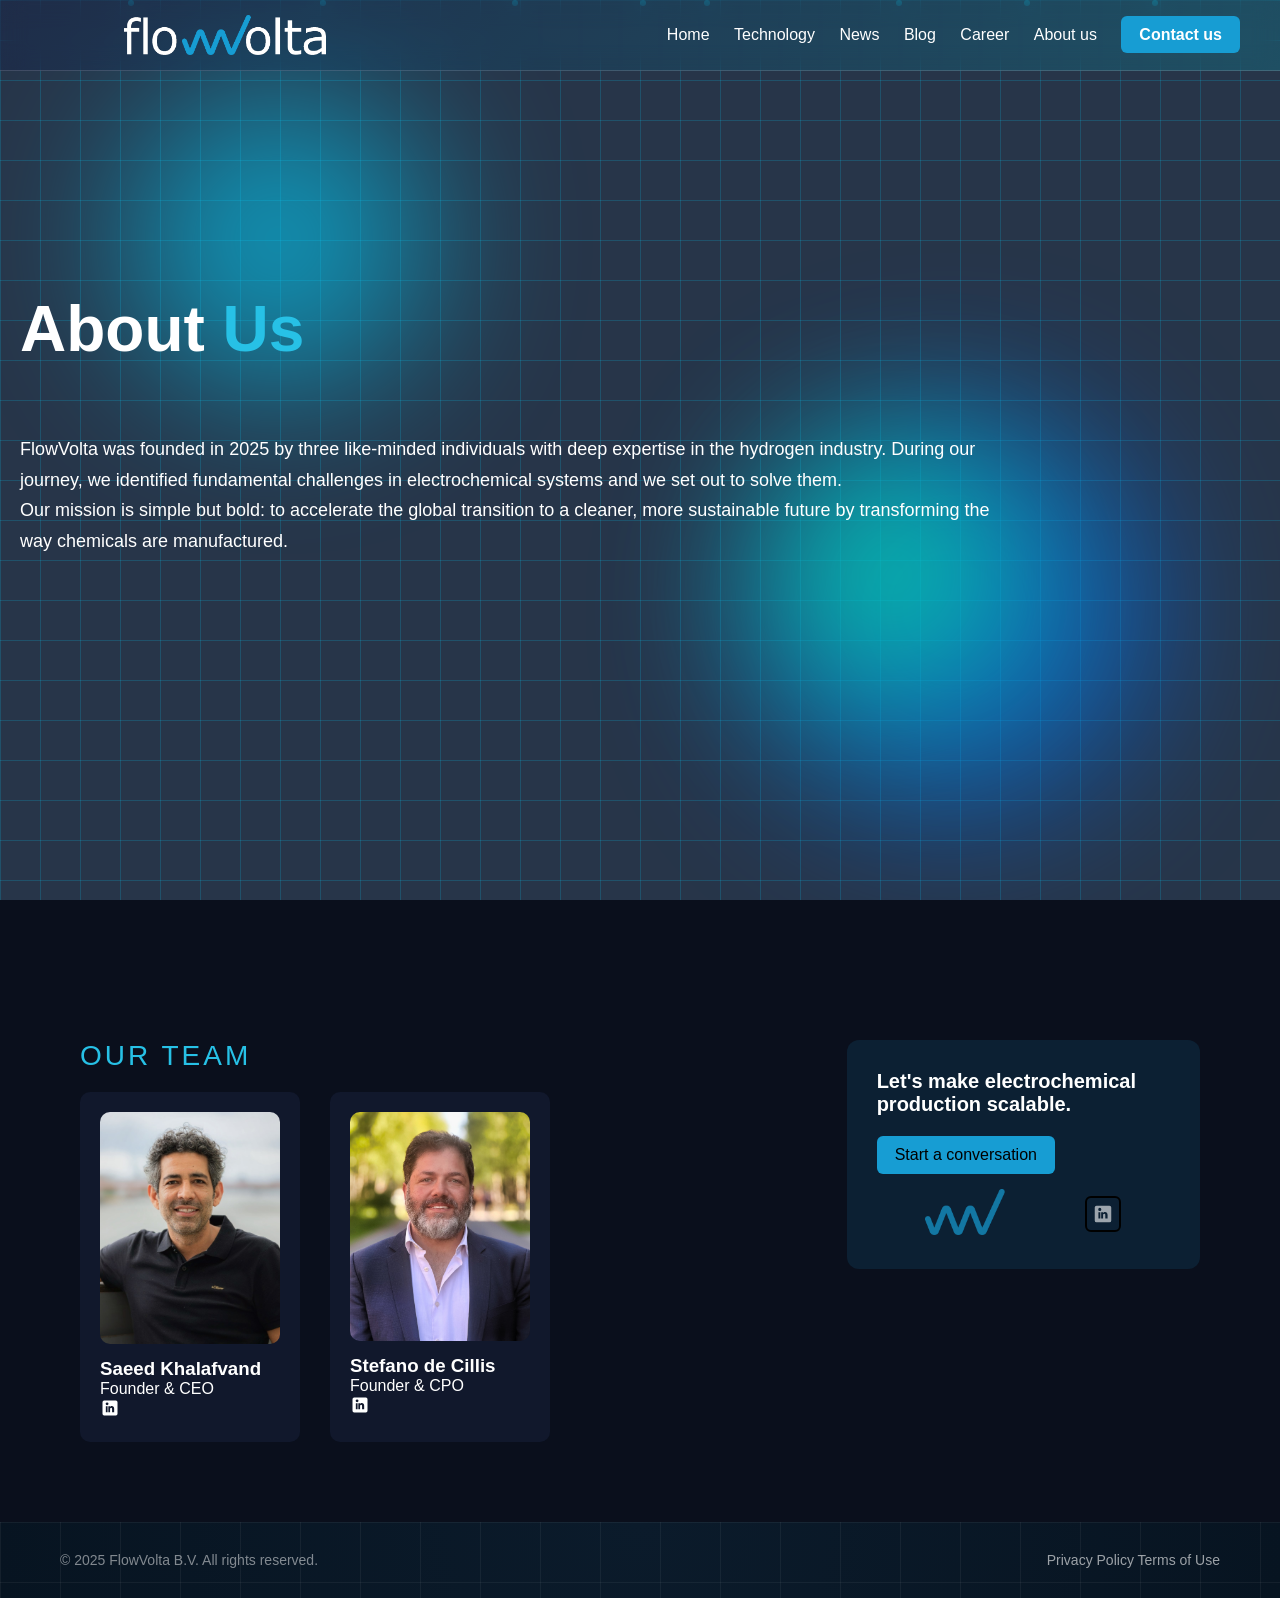
==== about.html @ 99a36519 "First commit" ====
<!DOCTYPE html>
<html lang="en">
<head>
<meta charset="UTF-8">
<link rel="stylesheet" href="styles.css">
<meta name="viewport" content="width=device-width, initial-scale=1.0">
<title>FlowVolta | About</title>
<link rel="icon" type="image/webp" href="assets/flwv.webp">
</head>

<body>
<header>
    <a href="index.html" class="logo">
        <img src="assets/flowvolta_logo.webp" alt="flowvolta Logo">
        <h1></h1>
    </a>

    <nav>
		<a href="index.html">Home</a>
        <a href="technology.html">Technology</a>
		<a href="news.html">News</a>
		<a href="blog.html">Blog</a>
		<a href="career.html">Career</a>
        <a href="about.html">About us</a>
        <a href="contact.html" class="contact-btn">Contact us</a>
    </nav>
</header>

<div class="background">
    <div class="blob blob1"></div>
    <div class="blob blob2"></div>
    <div class="blob blob3"></div>

    <div class="particles">
        <span></span><span></span><span></span><span></span>
        <span></span><span></span><span></span><span></span>
    </div>
</div>


<section class="hero">
	
	<div class="hero-container">
	  <div class="hero-text">
		<h1>About <span>Us</span></h1>
	  </div>
	  <div class="hero-right">
		  <div class="content">
			<p>
			  FlowVolta was founded in 2025 by three like-minded individuals with deep expertise in the hydrogen industry.
			  During our journey, we identified fundamental challenges in electrochemical systems and we set out to solve them.
			</p>

			<p>
			  Our mission is simple but bold: to accelerate the global transition to a cleaner, more sustainable future
			  by transforming the way chemicals are manufactured.
			</p>
		  </div>
	  </div>
	  
	</div>
</section>



<section class="ourteam">
	<div class="team-layout">
		
		<!-- LEFT SIDE -->
		<div class="team-left">
			<div class="subtitle">OUR TEAM</div>

			<div class="team">

				<div class="team-card">
					<img src="assets/saeed.jpg">
					<h3>Saeed Khalafvand</h3>
					<p>Founder & CEO</p>				
					
					<a href="https://www.linkedin.com/in/saeid-khalafvand/" target="_blank" class="icon-link" title="LinkedIn">
						<svg viewBox="0 0 24 24" width="20" height="20">
							<path fill="currentColor" d="M19 3A2 2 0 0 1 21 5V19a2 2 0 0 1-2 
							2H5a2 2 0 0 1-2-2V5a2 2 0 0 
							1 2-2h14zm-9 14v-7H7v7h3zm-1.5-8.3a1.7 
							1.7 0 1 0 0-3.4 1.7 1.7 0 0 
							0 0 3.4zM17 17v-4c0-2.2-1.2-3.3-2.8-3.3-1.3 
							0-1.8.7-2.1 1.2V10h-3v7h3v-3.5c0-.9.2-1.8 
							1.3-1.8 1.1 0 1.1 1 1.1 1.9V17h2.5z"/>
						</svg>
					</a>

				</div>

				<div class="team-card">
					<img src="assets/stefano.jpg">
					<h3>Stefano de Cillis</h3>
					<p>Founder & CPO</p>

					
					<a href="https://www.linkedin.com/in/stefano-de-cillis-2a3682145/" target="_blank" class="icon-link" title="LinkedIn">
						<svg viewBox="0 0 24 24" width="20" height="20">
							<path fill="currentColor" d="M19 3A2 2 0 0 1 21 5V19a2 2 0 0 1-2 
							2H5a2 2 0 0 1-2-2V5a2 2 0 0 
							1 2-2h14zm-9 14v-7H7v7h3zm-1.5-8.3a1.7 
							1.7 0 1 0 0-3.4 1.7 1.7 0 0 
							0 0 3.4zM17 17v-4c0-2.2-1.2-3.3-2.8-3.3-1.3 
							0-1.8.7-2.1 1.2V10h-3v7h3v-3.5c0-.9.2-1.8 
							1.3-1.8 1.1 0 1.1 1 1.1 1.9V17h2.5z"/>
						</svg>
					</a>
				</div>

			</div>
		</div>
		<div class="team-cta">
			<h3>Let's make electrochemical production scalable.</h3>

			<a class="btn btn-primary" href="contact.html">
				Start a conversation
			</a>

			
			
			<div class="footer-container">

				<!-- LEFT: logo (image or SVG) -->
				
				<div class="footer-left">
					<div >
					  <img src="assets/flwv.webp" alt="FlowVolta logo">
					</div>
				</div>

				<!-- RIGHT: text + icon -->
				<div class="footer-right">

				  <a href="https://www.linkedin.com/company/flowvolta" target="_blank" class="linkedin">
					<svg viewBox="0 0 24 24" width="22" height="22">
					  <path fill="currentColor"
						d="M19 3A2 2 0 0 1 21 5V19a2 2 0 0 1-2 
						2H5a2 2 0 0 1-2-2V5a2 2 0 0 
						1 2-2h14zm-9 14v-7H7v7h3zm-1.5-8.3a1.7 
						1.7 0 1 0 0-3.4 1.7 1.7 0 0 
						0 0 3.4zM17 17v-4c0-2.2-1.2-3.3-2.8-3.3-1.3 
						0-1.8.7-2.1 1.2V10h-3v7h3v-3.5c0-.9.2-1.8 
						1.3-1.8 1.1 0 1.1 1 1.1 1.9V17h2.5z"/>
					</svg>
				  </a>
				</div>
				

			</div>
			
			
		</div>	
		

	</div>
	
	

	
</section>





<footer class="footer">
  <div class="footer-content">
    <div class="footer-left">
      © 2025 FlowVolta B.V. All rights reserved.
    </div>
   
	<div class="footer-right">
	  <a href="index.html">Privacy Policy</a>
	  <a href="index.html">Terms of Use</a>
	</div>
  </div>
  
  
  

</footer>
</body>
</html>
---- styles.css ----
/* ===== GLOBAL ===== */
* {
    margin: 0;
    padding: 0;
    box-sizing: border-box;
    font-family: "Segoe UI", sans-serif;
}

body {
    background: #1e293b;
    color: #ffffff;
    overflow-x: hidden;
}

/* ===== HEADER ===== */
header {
  position: fixed;
  top: 0;
  left: 0;
  width: 100%;
  z-index: 1000;

  display: flex;
  justify-content: space-between;
  align-items: center;

  padding: 15px 40px;

  /* ✅ gradient instead of flat color */
  background: linear-gradient(
    135deg,
    
rgba(20, 30, 70, 0.4),
    rgba(20, 120, 140, 0.4)
	
  );

  backdrop-filter: blur(12px);

  /* subtle separation */
  border-bottom: 1px solid rgba(255, 255, 255, 0.15);

  box-sizing: border-box;
}

header h1 {
    color: #00d4ff;
}

nav a {
    color: white;
    margin-left: 20px;
    text-decoration: none;
}

nav a:hover {
    color: #00d4ff;
}

/* ===== BACKGROUND GRID ===== */
.background {
    position: fixed;
    width: 100%;
    height: 100%;
    z-index: -1;
    overflow: hidden;
    background-color: #273549;

    background-image:        
		linear-gradient(rgba(0,212,255,0.18) 1px, transparent 1px),
        linear-gradient(90deg, rgba(0,212,255,0.18) 1px, transparent 1px);


    background-size: 40px 40px;
    animation: gridMove 20s linear infinite;
}

@keyframes gridMove {
    0% { background-position: 0 0, 0 0; }
    100% { background-position: 40px 40px, 40px 40px; }
}

/* ===== BLOBS ===== */
.blob {
    position: absolute;
    border-radius: 50%;
    filter: blur(80px);
    opacity: 0.6;
    animation: floatBlob 20s infinite ease-in-out;
}

.blob1 {
    width: 300px;
    height: 300px;
    background: #00d4ff;
    top: 10%;
    left: 10%;
}

.blob2 {
    width: 400px;
    height: 400px;
    background: #0077ff;
    bottom: 10%;
    right: 10%;
    animation-delay: 5s;
}

.blob3 {
    width: 250px;
    height: 250px;
    background: #00ffa6;
    top: 50%;
    left: 60%;
    animation-delay: 10s;
}

@keyframes floatBlob {
    0% { transform: translate(0,0) scale(1); }
    50% { transform: translate(60px,-80px) scale(1.1); }
    100% { transform: translate(0,0) scale(1); }
}

/* ===== PARTICLES ===== */
.particles span {
    position: absolute;
    width: 6px;
    height: 6px;
    background: #00d4ff;
    border-radius: 50%;
    animation: floatParticles 12s linear infinite;
    opacity: 0.6;
}

.particles span:nth-child(1){ left:10%; animation-delay:0s;}
.particles span:nth-child(2){ left:25%; animation-delay:2s;}
.particles span:nth-child(3){ left:40%; animation-delay:4s;}
.particles span:nth-child(4){ left:55%; animation-delay:1s;}
.particles span:nth-child(5){ left:70%; animation-delay:3s;}
.particles span:nth-child(6){ left:80%; animation-delay:5s;}
.particles span:nth-child(7){ left:90%; animation-delay:6s;}
.particles span:nth-child(8){ left:50%; animation-delay:7s;}

@keyframes floatParticles {
    0% { top: 100%; transform: scale(0.5);}
    50% { transform: scale(1);}
    100% { top: -10%; transform: scale(0.3);}
}

/* ===== HERO ===== */
.hero{
height:100vh;
display:flex;
align-items:center;
justify-content:flex-start;
gap:60px;
padding:0 60px;
}

.hero-text {
    max-width: 70%;	
}

.hero-text h2 {
    font-size: 48px;
}

.hero-text span {
    color: #00d4ff;
}

.hero img{
	width:100%;
	max-width:600px;
	border-radius:15px;
	box-shadow:0 0 40px rgba(0,212,255,0.3);
}

/* ===== SECTIONS ===== */
section {
    padding: 140px 60px 80px;
}

/* ===== FEATURES ===== */
.features {
    display: grid;
    grid-template-columns: repeat(3,1fr);
    gap: 30px;
}






/* ===== FOOTER ===== */
footer {
    text-align: center;
    padding: 30px;
    background: #050910;
}

/* ===== MOBILE ===== */
@media(max-width:900px){
    .hero { flex-direction: column; text-align: center; }
    .hero-text { max-width: 100%; }
    .features { grid-template-columns: 1fr; }
    .about-content { flex-direction: column; }
}


.logo img {
    width: 370px;
    height: 40px;
    object-fit: contain;
}

.logo h1 {
    font-size: 24px;
    white-space: nowrap;
}
.logo {
    display: flex;
    align-items: center;
    gap: 12px;
    text-decoration: none; /* removes underline */
    color: inherit; /* keeps text white */
}
@media (max-width: 768px){
.hero{
flex-direction:column;
text-align:center;
}

.hero-title h2{
font-size:36px;
}
}
.hero-text.text p{
font-size:20px;
}



body {
    margin: 0;
    font-family: Arial, Helvetica, sans-serif;
    background: radial-gradient(circle at top, #0b1f3a, #050c18);
    color: white;
}

/* TOP TEXT */
.subtitle {
    color: #27c1e6;
    letter-spacing: 3px;
    font-size: 30px;
    margin-bottom: 20px;
	font-weight: 400;
}
.subtitle2 {
    color: #27c1e6;
    letter-spacing: 3px;
    font-size: 18px;
    margin-bottom: 20px;
	font-weight: 400;
}
.title {
    font-size: 30px;
    font-weight: 700;
    max-width: 800px;
    margin-bottom: 60px;
	 white-space: nowrap;
}

/* CONTAINER */
.wrapper {
    padding: 60px 80px;
}

/* CARDS LAYOUT */

.container {
  display: grid;
  grid-template-columns: repeat(4, 1fr); /* exactly 4 cards in one row */
  gap: 20px;
}



/* CARD */
.card {
    flex: 1;
    min-width: 280px;
    background: rgba(0, 20, 40, 0.6);
    border: 1px solid rgba(39, 193, 230, 0.3);
    padding: 30px;
    border-radius: 15px;
    transition: 0.3s ease;
}

/* HOVER EFFECT */
.card:hover {
    transform: translateY(-8px);
    border-color: #27c1e6;
    box-shadow: 0 10px 30px rgba(39,193,230,0.3);
}

/* ICON CIRCLE */
.icon {
    width: 50px;
    height: 50px;
    border: 2px solid #27c1e6;
    border-radius: 50%;
    display: flex;
    align-items: center;
    justify-content: center;
	
}

/* TEXT STYLES */

.card h3 {
    font-size: 22px;
    margin-bottom: 12px;
    min-height: 50px;   /* ✅ ADD — THIS aligns titles */
}



.card p {
    font-size: 16px;
    line-height: 1.6;
    color: #cbd5e1;
    margin-bottom: 16px;
    flex-grow: 1;  /* ✅ makes cards equal height */
}


.card ul {
    padding-left: 18px;        /* ✅ better alignment */
    margin-top: 10px;
}

.card li {
    font-size: 15px;
    line-height: 1.6;          /* ✅ consistent spacing */
    margin-bottom: 10px;       /* ✅ breathing space */
}



/* RESPONSIVE */
@media(max-width: 900px) {
    .container {
        flex-direction: column;
    }
}
.scroll-down {
    position: absolute;
    bottom: 30px;
    left: 50%;
    transform: translateX(-50%);

    font-size: 28px;
    color: #00d4ff;
    text-decoration: none;

    animation: bounce 2s infinite;
}

/* animation */
@keyframes bounce {
    0%, 100% { transform: translate(-50%, 0); }
    50% { transform: translate(-50%, 10px); }
}
html {
    scroll-behavior: smooth;
}

/* wrapper handles position + animation */
.scroll-wrap {
    position: absolute;
    bottom: 40px;
    left: 50%;
    transform: translateX(-50%);
    animation: floatY 2s ease-in-out infinite;
    text-decoration: none;
}

/* circle */
.scroll-button {
    width: 40px;
    height: 40px;

    border: 2px solid rgba(255, 255, 255, 0.2);
    border-radius: 50%;

    display: flex;
    align-items: center;
    justify-content: center;
}

/* arrow perfectly centered */
.scroll-button span {
    font-size: 20px;
    color: gray;
    line-height: 1;

    display: inline-block;
    transform: translateY(-1px); /* tweak: try -2px if needed */
}

@keyframes floatY {
    0%, 100% {
        transform: translateY(0);
    }
    50% {
        transform: translateY(10px);
    }
}
.hero {
  max-width: 1300px;
  margin: 0 auto;
  padding: 0 20px;
  color: white;
}

/* Small subtitle */
.hero-text.small {
  color: #27c1e6;
  font-size: 14px;
  letter-spacing: 1.5px;
  font-weight: 600;
  margin-bottom: 15px;
}

/* Main title */
.hero-text h1 {
  font-size: 64px;
  line-height: 1.1;
  font-weight: 700;
  margin: 0 0 20px 0;
}

/* Blue highlight word */
.hero-text span {
  color: #27c1e6;
}

/* Paragraph */
.hero-text.text p {
  font-size: 18px;
  color: #b0c7d6;
  max-width: 520px;
  line-height: 1.6;
}


/* Icons */
.icon {
  width: 50px;
  height: 50px;
  border-radius: 50%;
  display: flex;
  align-items: center;
  justify-content: center;
  font-weight: bold;
  position: relative;
}

/* Glow styles */
.icon.blue {
  color: #27c1e6;
  box-shadow: 0 0 20px #27c1e6;
  border: 1px solid #27c1e6;
}

.icon.green {
  color: #4dff88;
  box-shadow: 0 0 20px #4dff88;
  border: 1px solid #4dff88;
}

.icon.yellow {
  color: #ffd84d;
  box-shadow: 0 0 20px #ffd84d;
  border: 1px solid #ffd84d;
}

/* Labels */
.label {
  color: #c7d6e0;
  font-size: 14px;
  letter-spacing: 1px;
}

/* IO blocks */
.io-block {
  position: absolute;
  display: flex;
  align-items: center;
  gap: 12px;
}

/* Left */
.io-block.left {
  left: 40px;
}

.io-block.left.top {
  top: 60px;
}

.io-block.left.bottom {
  bottom: 80px;
}

/* Right */
.io-block.right {
  right: 40px;
  justify-content: flex-end;
}

.io-block.right.top {
  top: 60px;
}

.io-block.right.bottom {
  bottom: 80px;
}

/* Lines (dotted flow) */
.line {
  position: absolute;
  width: 200px;
  height: 1px;
  border-top: 2px dotted;
  opacity: 0.6;
}

/* Position lines */
.line.left.top {
  left: 120px;
  top: 90px;
  border-color: #27c1e6;
  transform: rotate(20deg);
}

.line.left.bottom {
  left: 120px;
  bottom: 110px;
  border-color: #27c1e6;
  transform: rotate(-20deg);
}

.line.right.top {
  right: 120px;
  top: 90px;
  border-color: #4dff88;
  transform: rotate(-20deg);
}

.line.right.bottom {
  right: 120px;
  bottom: 110px;
  border-color: #ffd84d;
  transform: rotate(20deg);
}

/* Optional animation (flow effect) */
.line {
  animation: flow 2s linear infinite;
}

@keyframes flow {
  from { background-position: 0; }
  to { background-position: 40px; }
}

/* ✅ Bigger cube */
.cube-wrapper img {
  width: 520px;      /* increase size */
  max-width: 100%;
  display: block;
}

/* IO labels base */
.io {
  position: absolute;
  font-size: 14px;
  color: #9bb2c2;
  display: flex;
  align-items: center;
  gap: 8px;
}

/* LEFT side */
.io.left {
  left: 0;
  transform: translateX(-20%);
}

.io.left.top {
  top: 35%;
}

.io.left.bottom {
  top: 60%;
}

/* RIGHT side */
.io.right {
  right: 0;
  transform: translateX(20%);
}

.io.right.top {
  top: 35%;
}

.io.right.bottom {
  top: 60%;
}

/* Highlight H2 */
.io.right.top span {
  color: #ffd84d;
  font-weight: bold;
  margin-right: 6px;
}

/* Optional: small connecting lines (visual hint) */
.io::before {
  content: "";
  width: 50px;
  height: 1px;
  background: #27c1e6;
  position: absolute;
  top: 50%;
}

/* Line directions */
.io.left::before {
  right: -55px;
}

.io.right::before {
  left: -55px;
}
.cube-section {
    display: flex;
    align-items: center;
    justify-content: space-between;

    padding: 100px 80px;
    gap: 60px;

    transition: transform 0.2s linear; 
}


.scroll-container {
    margin-top: 40px;
    text-align: center; /* center button */
    width: 100%;
}

/* LEFT (IMAGE) */
.cube-left {
    flex: 1;
    display: flex;
    justify-content: center;
}

.cube-left img {
    width: 450px;
	max-width: 100%;
    transition: transform 0.2s linear;
}

/* RIGHT (TEXT) */
.cube-right {
    flex: 1.2;             /* ✅ slightly larger than image */
    max-width: 650px;      /* ✅ wider text block */
}


.cube-right h2 {
    font-size: 32px;
    margin-bottom: 15px;
}

.cube-right p {
    font-size: 16px;
    line-height: 1.6;
    color: #cbd5e1;
    margin-bottom: 20px;
}

.cube-right ul {
    padding-left: 18px;
}

.cube-right li {
    margin-bottom: 10px;
    font-size: 15px;
}
@media (max-width: 900px) {
    .cube-section {
		display: flex;
		align-items: center;
		justify-content: space-between;

		padding: 120px 120px;   /* ✅ more horizontal space */
		gap: 80px;              /* ✅ better separation */

		max-width: 1400px;      /* ✅ control overall width */
		margin: 0 auto;         /* ✅ center section */

		transition: transform 0.2s linear;
}
}


#next-section {
  scroll-margin-top: 130px;
}

/*===========================*/
.partners {
  padding: 30px 80px;
  
}

.partners h2 {
  font-size: 64px;
  margin-bottom: 40px;
  font-weight: 300;
}

/* Slider container */
.partners-slider {
  overflow: hidden;
  position: relative;
}

/* Moving track */
.partners-track {
  display: flex;
  gap: 30px;
  width: max-content;
  animation: scrollPartners 20s linear infinite;
}

/* Cards */
.partner-card {
  max-width: 220px;
  height: 80px;
  background: #ffffff; /* keep white */
  border: 1px solid rgba(0, 0, 0, 0.08); /* subtle border */
  border-radius: 16px;

  display: flex;
  align-items: center;
  justify-content: center;

  box-shadow: 0 6px 20px rgba(0,0,0,0.05); /* soft shadow */
  transition: transform 0.3s ease;
}


.partner-card:hover img {
  filter: grayscale(0%);
  opacity: 1;
  transform: scale(1.05);
  transform:translateY(-10px);
}
/* Logos */
.partner-card img {
  max-height: 70px;
  max-width: 80%;
  filter: grayscale(100%);  /* clean look */
  opacity: 0.7;
  transition: all 0.3s ease;
}



/* Animation */
@keyframes scrollPartners {
  0% {
    transform: translateX(0);
  }
  100% {
    transform: translateX(-50%);
  }
}


/*News----------------------*/
*{margin:0;padding:0;box-sizing:border-box;font-family:"Segoe UI",sans-serif;}
body{background:#0a0f1c;color:#fff;}


nav a{color:#fff;margin-left:20px;text-decoration:none;}
nav a:hover{color:#00d4ff;}

section{
padding:140px 60px;
}

/* Make sections stand out */
.section {
    position: relative;
    z-index: 10; /* Ensures it stays above background */

    max-width: 900px;
    margin: 60px auto;
    padding: 140px 60px;

    background: rgba(255, 255, 255, 0.08); /* semi-transparent */
    backdrop-filter: blur(12px); /* glass effect */
    -webkit-backdrop-filter: blur(12px);

    border-radius: 16px;
    border: 1px solid rgba(255, 255, 255, 0.15);

    box-shadow: 0 10px 40px rgba(0, 0, 0, 0.25);

    color: white; /* ensure readability */
}

/* Headings */
.section h2 {
    font-size: 28px;
    margin-bottom: 15px;
    font-weight: 600;
}

/* Text */
.section p {
    line-height: 1.6;
    opacity: 0.9;
}

/* Make sections cleaner (less “big block” feeling) */
.section {
	max-width: 1100px;
	margin: 100px auto;
	padding: 40px 20px;
	background: none; /* ❌ remove heavy glass block */
	border: none;
	box-shadow: none;
}

/* Layout like team cards */
.section .news-item {
	background: #11182c;
	border-radius: 12px;
	padding: 20px;
	margin: 15px;
	width: 260px;
	display: inline-block;
	vertical-align: top;

	transition: 0.3s;
	border: 1px solid transparent;
	cursor: pointer;
}

/* Hover effect (same as team) */
.section .news-item:hover {
	transform: translateY(-10px);
	border: 1px solid #00d4ff;
	box-shadow: 0 10px 30px rgba(0, 212, 255, 0.2);
}

/* Text styling */
.news-item h3 {
	font-size: 18px;
	margin-bottom: 10px;
}

.news-item p {
	font-size: 14px;
	color: #aaa;
}

/* Highlight title */
.news-item:hover h3 {
	color: #00d4ff;
}

/* Closed jobs styling */
.job-item.closed {
    opacity: 0.6;
}


.ourteam {
    padding: 140px 80px 80px;
}

/* ✅ 2-column layout */
.team-layout {
    display: grid;
    grid-template-columns: 2fr 1fr; /* team bigger, CTA smaller */
    gap: 60px;
    align-items: start;

}

/* LEFT SIDE */
.team-left .subtitle {
    font-size: 28px;
    margin-bottom: 20px;
}

/* team cards */
.team {
    display: flex;
    gap: 30px;
    
}

.team-card {
    background: #11182c;
    padding: 20px;
    border-radius: 10px;
    width: 220px;
	transition: all 0.3s ease;
}

.team-card:hover {
    transform: translateY(-8px); /* lift up */
    box-shadow: 0 10px 25px rgba(0, 0, 0, 0.4);
}

.team-card img {
    width: 100%;
    border-radius: 10px;
    margin-bottom: 10px;
}

/* RIGHT CTA */
.team-cta {
    background: #0C2033;
    padding: 30px;
    border-radius: 12px;
    height: fit-content;
}

.team-cta h3 {
    margin-bottom: 20px;
    font-size: 20px;
}

.team-cta .btn {
    display: inline-block;
    background: #179DD3;
    color: #000;
    padding: 10px 18px;
    border-radius: 6px;
    text-decoration: none;
    margin-bottom: 15px;
}

.team-cta .lk {
    display: block;
    color: #ccc;
    text-decoration: none;
}

.team-cta .lk:hover {
    color: #00d4ff;
}
.email-link {
    color: white;
    display: inline-flex;
    align-items: center;
    margin-top: 10px;
}

.email-link:hover {
    color: #00d4ff;
}

.team-links {
    display: flex;
    gap: 12px;
    margin-top: 12px;
}

/* icons */
.icon-link {
    color: white;                 /* ✅ white icons */
    display: inline-flex;
    align-items: center;
    justify-content: center;
    transition: 0.3s;
}

/* hover effect */
.icon-link:hover {
    color: #00d4ff;               /* blue on hover */
    transform: scale(1.15);
}

/*contact*/
*{
margin:0;
padding:0;
box-sizing:border-box;
font-family:"Segoe UI",sans-serif;
}

body{
background:#0a0f1c;
color:#fff;
}

section{
padding:140px 60px;
}

form{
max-width:600px;
margin-top:30px;
display:flex;
flex-direction:column;
gap:15px;
}

input, textarea{
padding:12px;
border-radius:8px;
border:none;
outline:none;
background:#11182c;
color:#fff;
}

textarea{
min-height:150px;
resize:none;
}

button{
padding:12px;
border:none;
border-radius:8px;
background:#00d4ff;
color:#000;
font-weight:bold;
cursor:pointer;
transition:0.2s;
}

button:hover{
opacity:0.8;
}
.contact-btn {
	background-color: #179DD3;
	color: white;
	padding: 10px 18px;
	border-radius: 6px;
	text-decoration: none;
	font-weight: 600;
	transition: background-color 0.3s ease, transform 0.2s ease;
}

.contact-btn:hover {
	background-color: #0056b3;
	transform: translateY(-2px);
}


/*rights*/
.footer {
  position: relative;
  background: radial-gradient(circle at top, #0b1b2b, #071421);
  color: rgba(255, 255, 255, 0.7);
  padding: 30px 60px;
  font-size: 14px;
  overflow: hidden;
}

/* grid overlay */
.footer::before {
  content: "";
  position: absolute;
  inset: 0;
  background-image: 
    linear-gradient(rgba(255,255,255,0.05) 1px, transparent 1px),
    linear-gradient(to right, rgba(255,255,255,0.05) 1px, transparent 1px);
  background-size: 60px 60px;
  pointer-events: none;
}

.footer-content {
  position: relative; /* ensures content stays above grid */
  display: flex;
  justify-content: space-between;
  align-items: center;
  flex-wrap: wrap;
}

/* left text */
.footer-left {
  opacity: 0.7;
}

/* right links */

.footer-right a {
  color: rgba(255, 255, 255, 0.6);
  text-decoration: none;
  cursor: pointer;
}

.footer-right a:hover {
  color: rgba(255, 255, 255, 0.85); /* slight highlight */
}



/*************************/
.electrolysis-section {
  font-family: Inter, sans-serif;
  width: 80%;
}

/* better scaling */
.electrolysis-section svg {
  width: 160%;
  min-height: 750px;
}


/* colors */
.input { color: #2DD4FF; }
.output1 { color: #34D399; }
.output2 { color: #D4AF37; }

/* text */
.electrolysis-section text {
  fill: #ffffff;
  font-size: 11px;
  letter-spacing: 0.5px;
}

/* ---------- NODE DESIGN ---------- */

.node-ring {
  fill: none;
  stroke: currentColor;
  stroke-width: 1.2;
  opacity: 0.25;
}

.node-core {
  fill: rgba(0, 0, 0, 0.45);
  stroke: currentColor;
  stroke-width: 1.4;
}

.node-glow {
  fill: currentColor;
  opacity: 0.08;
  filter: blur(6px);
}

/* ---------- FLOW LINES ---------- */

.flow-line {
  stroke: currentColor;
  stroke-width: 1.4;
  stroke-linecap: round;
  opacity: 0.5;
}

/* ---------- FLOW PARTICLES ---------- */

.flow-particle {
  opacity: 0.9;
  filter: drop-shadow(0 0 4px currentColor);
  offset-distance: 0%;
  animation: flow 2.5s linear infinite;
}

.flow-particle.d {
  animation-delay: 0.8s;
}

@keyframes flow {
  to { offset-distance: 100%; }
}

/* ---------- PULSE ---------- */

.pulse-ring {
  transform-origin: center;
  stroke: currentColor;
  fill: none;
  stroke-width: 1.2;
  opacity: 0.4;
  animation: pulse 2.2s cubic-bezier(.2,.6,.3,1) infinite;
}

.pulse-ring.d {
  animation-delay: 1s;
}

@keyframes pulse {
  0% {
    r: 20;
    opacity: 0.5;
  }
  60% {
    r: 34;
    opacity: 0;
  }
  100% {
    r: 20;
    opacity: 0;
  }
}

/*************************/	

/* ---------- SECTION ---------- */


.cube-section2 {
  background: rgba(255, 255, 255, 1);
  padding: 80px 8%;
  display: flex;
  justify-content: center;
}

/* container layout */
.cube-container2 {
  width: 100%;
  display: flex;
  align-items: center;
  gap: 80px;
}

/* ---------- LEFT IMAGE ---------- */

.cube-left2 {
  flex: 1;
  display: flex;
  justify-content: center;
}

.cube-left2 img {
  width: 100%;
  max-width: 420px;
  border-radius: 16px;

  box-shadow:
    0 20px 40px rgba(0,0,0,0.08),
    0 8px 16px rgba(0,0,0,0.06);

  transition: transform 0.4s ease;
}

.cube-left2 img:hover {
  transform: translateY(-6px);
}

/* ---------- RIGHT TEXT ---------- */

.cube-right2 {
  flex: 1;
}

.cube-right2 h2 {
  font-size: 36px;
  font-weight: 600;
  color: #111827;
  margin-bottom: 20px;
}

.cube-right2 p {
  font-size: 16px;
  color: #4B5563;
  line-height: 1.6;
  margin-bottom: 24px;
}

.cube-right2 ul {
  list-style: none;
  padding: 0;
}

.cube-right2 li {
  position: relative;
  padding-left: 28px;
  margin-bottom: 14px;
  font-size: 16px;
  color: #1F2937;
}

.cube-right2 li::before {
  content: "";
  position: absolute;
  left: 0;
  top: 8px;
  width: 10px;
  height: 10px;
  border-radius: 50%;
  background: linear-gradient(135deg, #2DD4FF, #34D399);
}

/* ---------- RESPONSIVE ---------- */

@media (max-width: 900px) {
  .cube-container2 {
    flex-direction: column;
    text-align: center;
    gap: 40px;
  }

  .cube-right2 li {
    text-align: left;
  }
}


/*********/

.two-col {
    display: flex;
    align-items: flex-start;  /* ensures both columns align from top */
    gap: 50px;

    padding: 60px 60px;
    max-width: 1400px;
    margin: 0 auto;
}
.two-col:nth-child(even) {
  background-color: rgba(0, 0, 0, 0.2);  
}

.two-col:nth-child(odd) {
  background-color: rgba(0, 0, 0, 0);
}

 .left {
    flex: 1;
    
}

.left h2 {
    font-size: 36px;
    margin-bottom: 30px;
}




/* RIGHT */
.right {
    flex: 1.3;
}

.block {
    margin-bottom: 28px;
}

.block h3 {
    font-size: 22px;
    color: #00d4ff;
    margin-bottom: 6px;
}

.block p {
    color: #cbd5e1;
    line-height: 1.6;
}

/* LEFT SIDE */
.two-col .left {
    flex: 1.2;
}

.two-col .hero-text h2 {
    font-size: 40px;
    margin-bottom: 25px;
}



/* RIGHT SIDE */
.two-col .right {
    flex: 1;
    display: flex;
    justify-content: center;
}

.two-col .right img {
    width: 80%;
    max-width: 500px;
    border-radius: 12px;

    box-shadow: 0 10px 40px rgba(0, 212, 255, 0.25);
	margin-top: 80px; /* adjust until it aligns with text block */
}
@media (max-width: 900px) {
    .two-col {
        flex-direction: column;
        text-align: center;
    }

    .two-col .right {
        margin-top: 30px;
    }
}

.image-wrap {
    position: relative;
    width: 100%;
    max-width: 480px;
    height: 400px; /* important for positioning */
}


/* first image (top) */
.image-wrap img:nth-child(1) {
    position: absolute;
    top: 0;
    left: 0;

    width: 67%;
    border-radius: 12px;
    z-index: 2;

    box-shadow: 0 15px 40px rgba(0,0,0,0.3);
}

/* second image (bottom, offset) */
.image-wrap img:nth-child(2) {
    position: absolute;
    bottom: 0;
    right: 0;

    width: 70%;
    border-radius: 12px;
    z-index: 1;

    opacity: 0.9;

    box-shadow: 0 10px 30px rgba(0,0,0,0.25);
}

/***************************/






.content {
  max-width: 1000px;   /* 🔑 controls how wide your text is */
  width: 100%;
  line-height: 1.7;
  font-size: 18px;
  display: block !important;
  padding: 50px 0px;
}
/***************************/

.footer-container {
  display: flex;
  justify-content: center;
  align-items: center;
  gap: 80px;               /* space between logo and text */
}

/* LEFT SIDE */


.footer-left img {
  width: 80px;
  height: auto;
}


/* RIGHT SIDE */

.footer-right {
  text-align: center;  
  flex-direction: column;
  align-items: center;  
  gap: 10px;      /* less space */
  font-size: 14px; /* smaller text */
  
  
}

.footer-right p {
  margin-bottom: 15px;
  font-size: 16px;
  color: #000;
  transform: translateY(-10px);
}

/* LinkedIn icon box */

.linkedin {
  display: inline-flex;
  align-items: center;
  justify-content: center;
  border: 2px solid black;
  border-radius: 6px;
  width: 36px;
  height: 36px;
  color: black;
  transition: 0.3s;
}

.linkedin:hover {
  background: black;
  color: white;
}
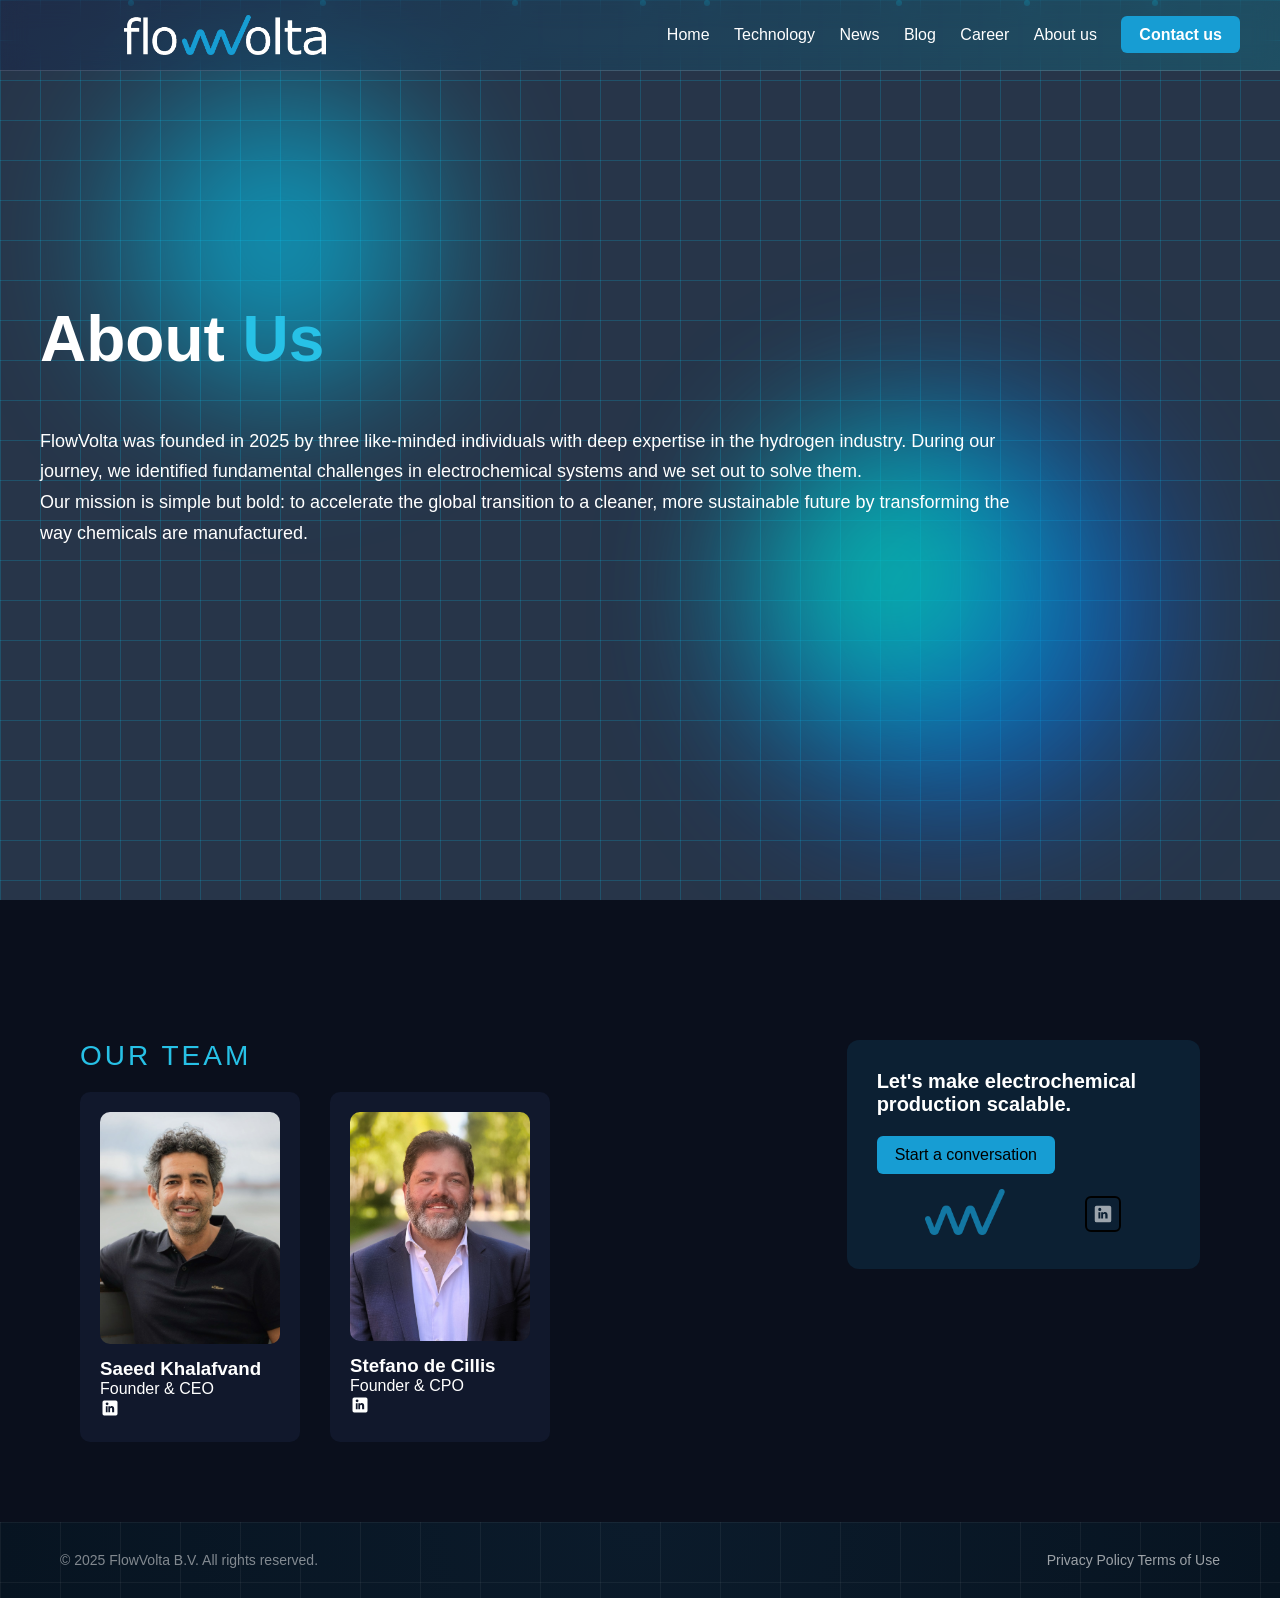
==== commit 41a6179d: "Mobile friendly" ====
--- a/about.html
+++ b/about.html
@@ -1,11 +1,12 @@
 <!DOCTYPE html>
 <html lang="en">
 <head>
-<meta charset="UTF-8">
-<link rel="stylesheet" href="styles.css">
-<meta name="viewport" content="width=device-width, initial-scale=1.0">
-<title>FlowVolta | About</title>
-<link rel="icon" type="image/webp" href="assets/flwv.webp">
+	<meta charset="UTF-8">
+	<link rel="stylesheet" href="styles.css">
+	<meta name="viewport" content="width=device-width, initial-scale=1.0">
+	<title>FlowVolta | About</title>
+	<link rel="icon" type="image/webp" href="assets/flwv.webp">
+	<meta name="viewport" content="width=device-width, initial-scale=1.0">
 </head>
 
 <body>
--- a/styles.css
+++ b/styles.css
@@ -202,7 +202,7 @@
 
 /* ===== MOBILE ===== */
 @media(max-width:900px){
-    .hero { flex-direction: column; text-align: center; }
+    .hero { text-align: center; }
     .hero-text { max-width: 100%; }
     .features { grid-template-columns: 1fr; }
     .about-content { flex-direction: column; }
@@ -217,7 +217,7 @@
 
 .logo h1 {
     font-size: 24px;
-    white-space: nowrap;
+    word-break: break-word;
 }
 .logo {
     display: flex;
@@ -269,7 +269,7 @@
     font-weight: 700;
     max-width: 800px;
     margin-bottom: 60px;
-	 white-space: nowrap;
+	word-break: break-word;
 }
 
 /* CONTAINER */
@@ -281,8 +281,22 @@
 
 .container {
   display: grid;
-  grid-template-columns: repeat(4, 1fr); /* exactly 4 cards in one row */
+  grid-template-columns: repeat(4, 1fr);
   gap: 20px;
+}
+
+/* tablet */
+@media (max-width: 1024px) {
+  .container {
+    grid-template-columns: repeat(2, 1fr);
+  }
+}
+
+/* mobile */
+@media (max-width: 600px) {
+  .container {
+    grid-template-columns: 1fr;
+  }
 }
 
 
@@ -419,10 +433,28 @@
     }
 }
 .hero {
-  max-width: 1300px;
-  margin: 0 auto;
-  padding: 0 20px;
-  color: white;
+  display: flex;
+  align-items: center;
+  justify-content: space-between;
+  gap: 40px;
+  padding: 0 40px;
+}
+
+.hero-text h1 {
+  font-size: 64px;
+}
+
+/* mobile */
+@media (max-width: 768px) {
+  .hero {
+    flex-direction: column;
+    text-align: center;
+    padding: 20px;
+  }
+
+  .hero-text h1 {
+    font-size: 32px;
+  }
 }
 
 /* Small subtitle */
@@ -433,14 +465,17 @@
   font-weight: 600;
   margin-bottom: 15px;
 }
-
-/* Main title */
+img {
+  max-width: 100%;
+  height: auto;
+}
+/* Main title
 .hero-text h1 {
   font-size: 64px;
   line-height: 1.1;
   font-weight: 700;
   margin: 0 0 20px 0;
-}
+} */
 
 /* Blue highlight word */
 .hero-text span {
@@ -657,7 +692,13 @@
 
     transition: transform 0.2s linear; 
 }
-
+@media (max-width: 768px) {
+  .cube-section {
+    flex-direction: column;
+    padding: 60px 20px;
+    gap: 30px;
+  }
+}
 
 .scroll-container {
     margin-top: 40px;
@@ -816,7 +857,7 @@
 
     max-width: 900px;
     margin: 60px auto;
-    padding: 140px 60px;
+    padding: 100px 40px;
 
     background: rgba(255, 255, 255, 0.08); /* semi-transparent */
     backdrop-filter: blur(12px); /* glass effect */
@@ -828,6 +869,11 @@
     box-shadow: 0 10px 40px rgba(0, 0, 0, 0.25);
 
     color: white; /* ensure readability */
+}
+@media (max-width: 768px) {
+  section {
+    padding: 60px 20px;
+  }
 }
 
 /* Headings */
@@ -1128,6 +1174,9 @@
 .electrolysis-section {
   font-family: Inter, sans-serif;
   width: 80%;
+  
+
+
 }
 
 /* better scaling */
@@ -1525,3 +1574,141 @@
   background: black;
   color: white;
 }
+/*Mobile friendly*/
+/* ============================= */
+/* GLOBAL MOBILE FIXES */
+/* ============================= */
+@media (max-width: 768px) {
+
+  body {
+    overflow-x: hidden;
+  }
+
+  /* HEADER */
+  header {
+    flex-direction: column;
+    padding: 15px;
+  }
+
+  nav {
+    display: flex;
+    flex-wrap: wrap;
+    justify-content: center;
+    gap: 10px;
+  }
+
+  nav a {
+    font-size: 14px;
+  }
+
+  /* HERO LAYOUT → STACK */
+  .hero-container {
+    display: flex;
+    flex-direction: column;
+    text-align: center;
+    padding: 20px;
+    gap: 20px;
+  }
+
+  .hero-left,
+  .hero-right {
+    width: 100%;
+  }
+/*
+  .hero-text h1 {
+    font-size: 28px;
+    line-height: 1.2;
+  }*/
+
+  /* SVG → scale nicely */
+  .electrolysis-svg {
+    width: 100%;
+    height: auto;
+  }
+
+  /* SCROLL BUTTON */
+  .scroll-button {
+    width: 45px;
+    height: 45px;
+  }
+
+  /* CUBE IMAGE */
+  #cube_big {
+    width: 100%;
+    max-width: 350px;
+  }
+
+
+
+  .card {
+    width: 100%;
+  }
+
+  /* APPLICATION GRID → 1 COLUMN */
+  .applications {
+    padding: 40px 20px;
+  }
+
+  .applications-grid {
+    grid-template-columns: 1fr;
+  }
+
+  /* TEAM SECTION */
+  .team-layout {
+    display: flex;
+    flex-direction: column;
+    gap: 30px;
+  }
+
+  .team {
+    display: flex;
+    flex-direction: column;
+    gap: 20px;
+  }
+
+  .team-card img {
+    width: 100%;
+  }
+
+  /* PARTNER LOGOS */
+  .partners-track {
+    gap: 20px;
+  }
+
+  .partner-card img {
+    height: 30px;
+  }
+
+  /* FOOTER */
+  .footer-content {
+    flex-direction: column;
+    text-align: center;
+    gap: 10px;
+  }
+}
+
+@media (max-width: 768px) {
+  h1 {
+    font-size: 28px;
+  }
+
+  h3 {
+    font-size: 18px;
+  }
+
+  p {
+    font-size: 14px;
+  }
+}
+@media (max-width: 768px) {
+  header {
+    flex-direction: column;
+    gap: 10px;
+    padding: 10px 20px;
+  }
+
+  nav {
+    flex-wrap: wrap;
+    justify-content: center;
+  }
+}
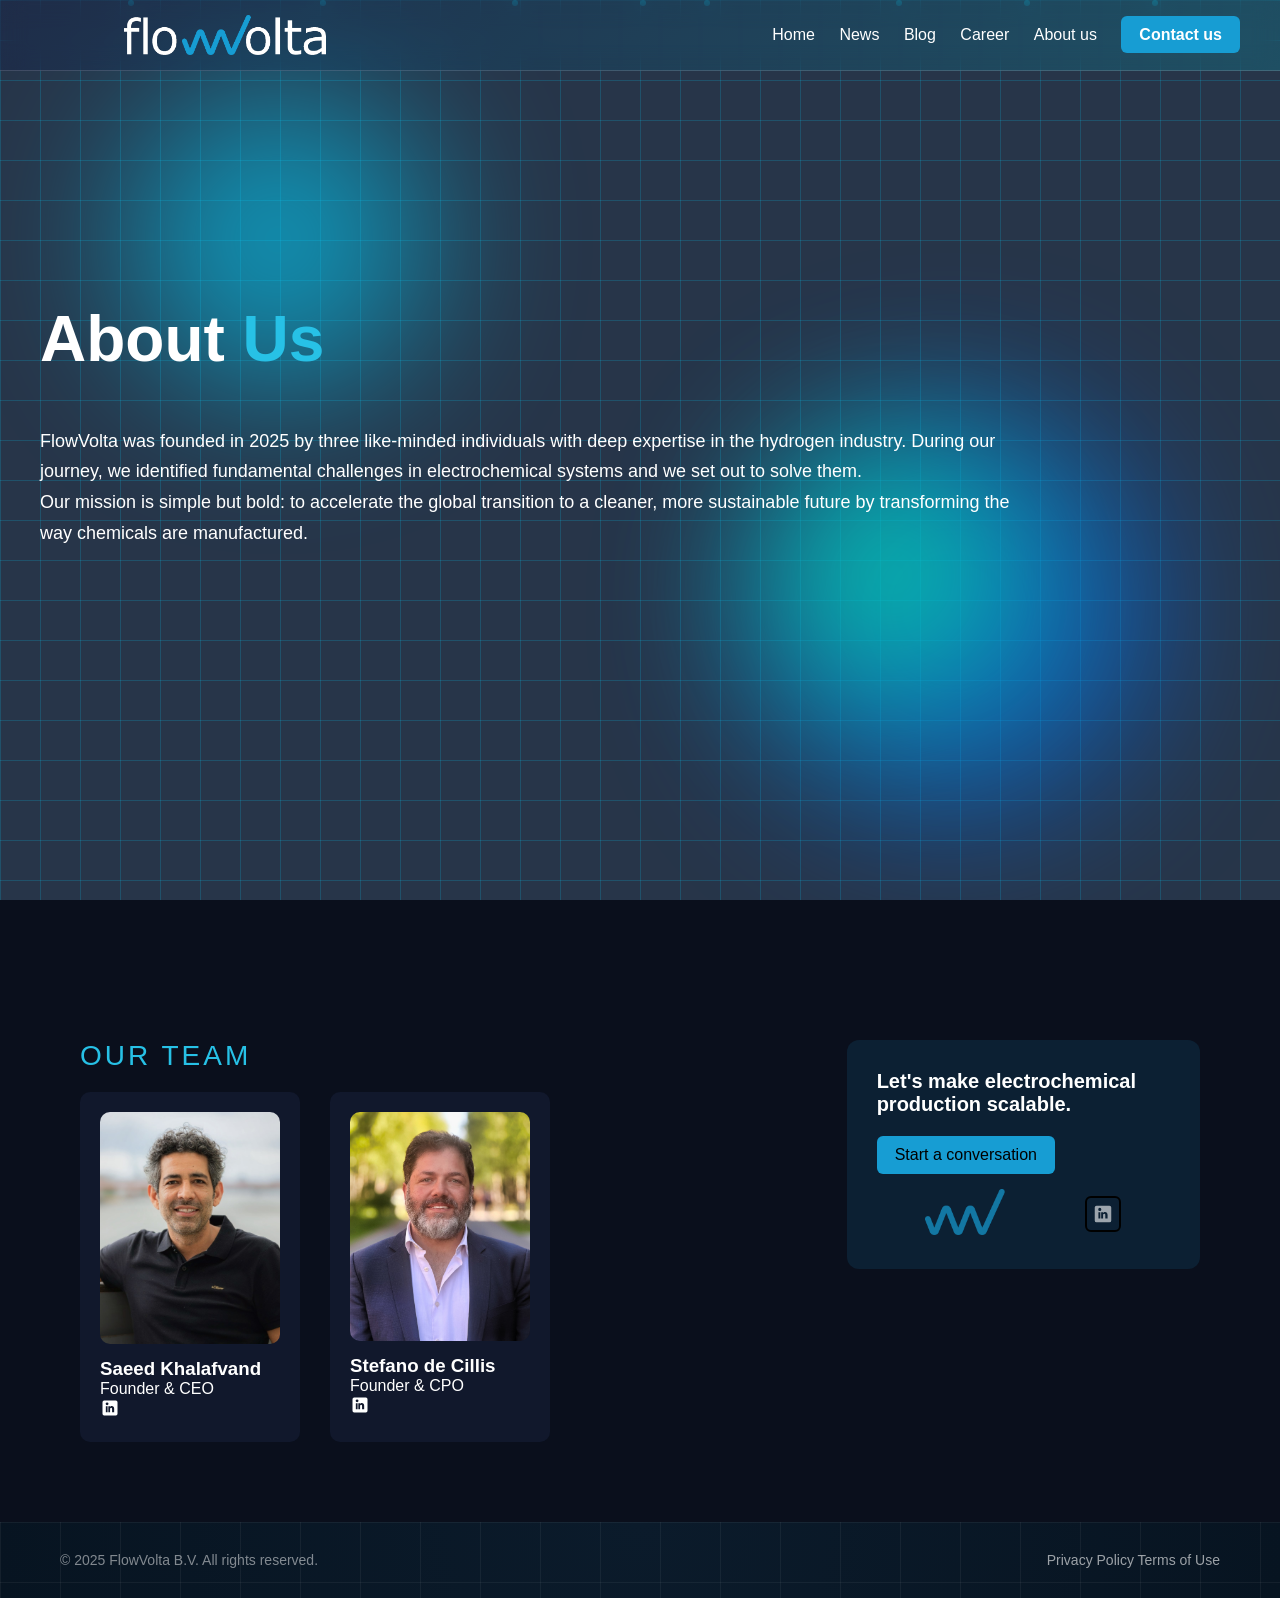
==== commit 3b0f72df: "Remove technology" ====
--- a/about.html
+++ b/about.html
@@ -18,7 +18,7 @@
 
     <nav>
 		<a href="index.html">Home</a>
-        <a href="technology.html">Technology</a>
+        <!--<a href="technology.html">Technology</a>-->
 		<a href="news.html">News</a>
 		<a href="blog.html">Blog</a>
 		<a href="career.html">Career</a>
--- a/styles.css
+++ b/styles.css
@@ -6,11 +6,7 @@
     font-family: "Segoe UI", sans-serif;
 }
 
-body {
-    background: #1e293b;
-    color: #ffffff;
-    overflow-x: hidden;
-}
+
 
 /* ===== HEADER ===== */
 header {
@@ -247,9 +243,17 @@
     font-family: Arial, Helvetica, sans-serif;
     background: radial-gradient(circle at top, #0b1f3a, #050c18);
     color: white;
-}
-
-/* TOP TEXT */
+	
+}
+/*body {
+    background: #1e293b;
+    color: #ffffff;
+    overflow-x: hidden;
+}
+ body {
+    overflow-x: hidden;
+  }
+ TOP TEXT */
 .subtitle {
     color: #27c1e6;
     letter-spacing: 3px;
@@ -389,6 +393,7 @@
 }
 html {
     scroll-behavior: smooth;
+	 scroll-padding-top: 80px;
 }
 
 /* wrapper handles position + animation */
@@ -1580,10 +1585,7 @@
 /* ============================= */
 @media (max-width: 768px) {
 
-  body {
-    overflow-x: hidden;
-  }
-
+ 
   /* HEADER */
   header {
     flex-direction: column;
